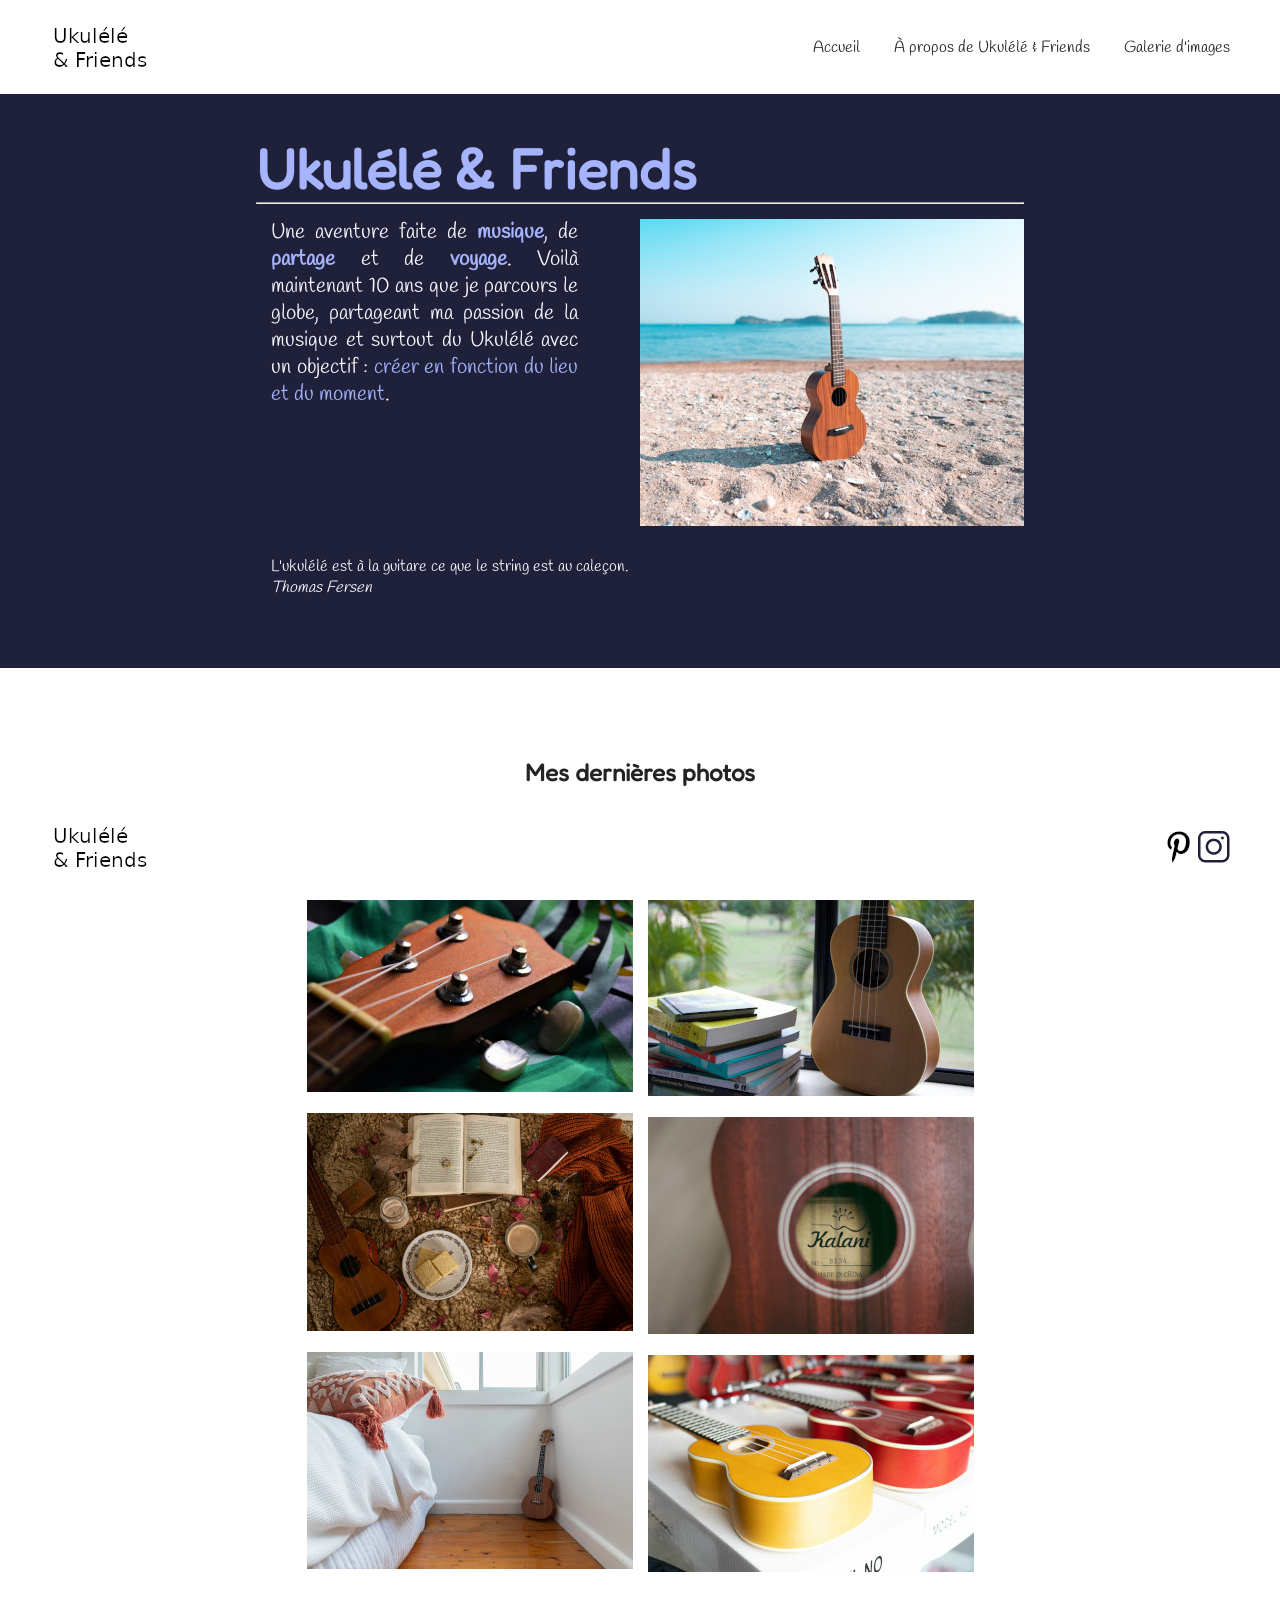
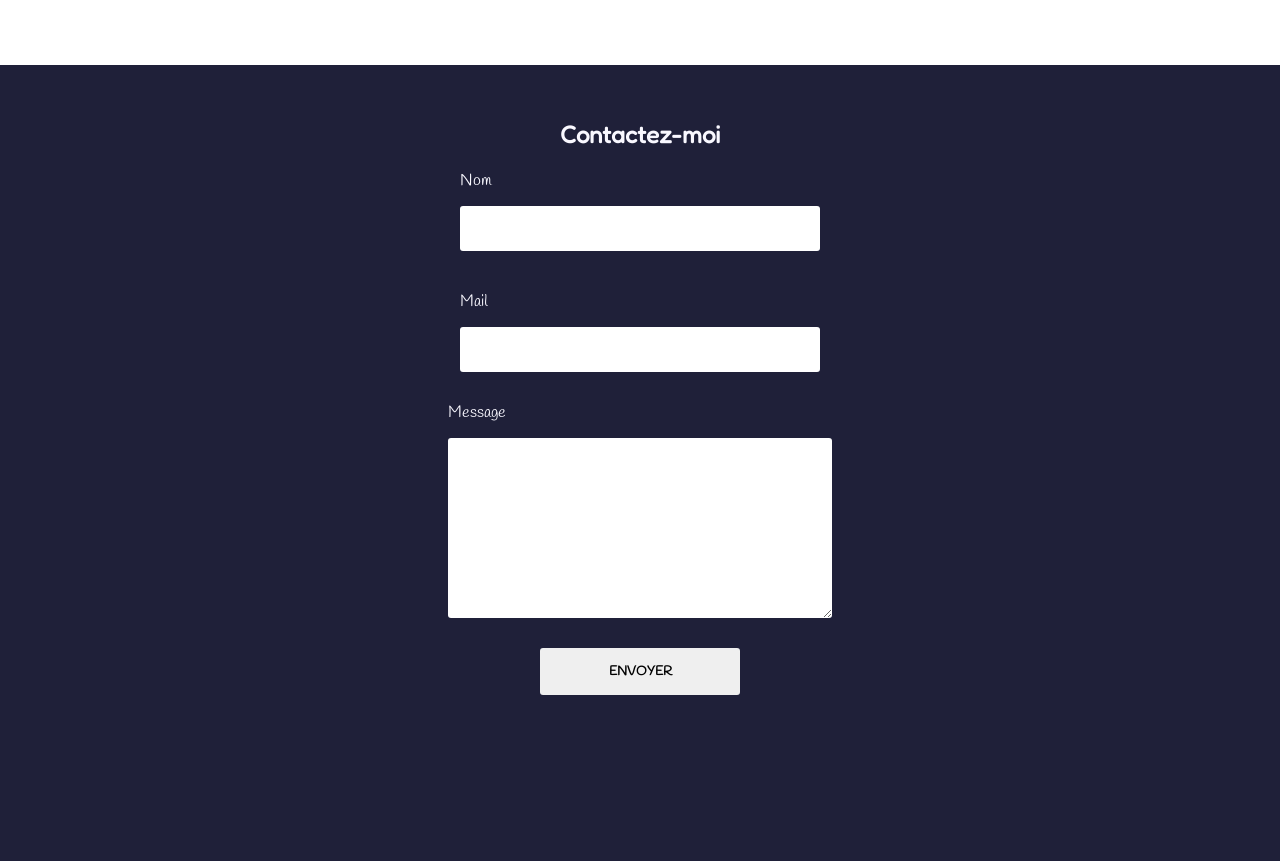
==== index.html @ 92947deb "première version du site web" ====
<!DOCTYPE html>
<html lang="fr">
    <head>
        <meta charset="UTF-8" />
        <title>Accueil – Ukulélé & Friends</title>
        <meta name="author" content="Damien Brulin" />
        <meta name="keywords" content="Ukulélé, voyages, musique" />
        <meta name="viewport" content="width=device-width, initial-scale=1.0">
        <link href="styles/style.css" rel="stylesheet" type="text/css"/>
    </head>
    <body>
        <!--Début de ma page d'accueil-->
        <header>
            <nav>
                <img src="images/logo_ukulele.png" alt="Logo Ukulélé & Friends"/>
                <p>
                    <a href="index.html" title="Lien vers la page d'accueil">Accueil</a>
                    <a href="a_propos.html" title="Lien vers la page À propos">À propos de Ukulélé & Friends</a>
                    <a href="./galerie.html" title="Lien vers la page Galerie d'images">Galerie d'images</a>
                </p>
            </nav>
        </header>
        <main>
            <section class="intro">
                <h1>Ukulélé & Friends</h1>
                <hr />
                <p class="pres">
                    Une aventure faite de <strong>musique</strong>, de <strong>partage</strong> et de <strong>voyage</strong>. Voilà maintenant 10 ans que je parcours le globe, partageant
                    ma passion de la musique et surtout du Ukulélé avec un objectif : <em>créer en fonction
                    du lieu et du moment</em>. 
                </p>
                <img src="images/ukulele_plage.jpg" alt="Un ukulélé sur une plage" />
                <blockquote>
                    <p>
                        L'ukulélé est à la guitare ce que le string est au caleçon.
                    </p>
                    <cite>
                        Thomas Fersen
                    </cite>
                </blockquote>
            </section>
            <section class="photo_accueil">
                <h2>Mes dernières photos</h2>
                <p>
                    <a href="images/accueil/photo1.jpg"><img src="images/accueil/photo1.jpg" alt="Photo 1"/></a>
                    <img src="images/accueil/photo2.jpg" alt="Photo 2"/>
                    <a href="images/accueil/photo3.jpg"><img src="images/accueil/photo3.jpg" alt="Photo 3"/></a>
                    <img src="images/accueil/photo4.jpg" alt="Photo 4"/>
                    <a href="images/accueil/photo5.jpg"><img src="images/accueil/photo5.jpg" alt="Photo 5"/></a>
                    <img src="images/accueil/photo6.jpg" alt="Photo 6"/>
                </p>
            </section>
            <section class="formulaire">
                <h2>Contactez-moi</h2>
                <form method="get" action="#">
                    <fieldset class="identite">
                        <p class="colonne-form">
                            <label for="nom">Nom</label>
                            <input type="text" name="nom" id="nom" />
                        </p>
                        <p class="colonne-form">
                            <label for="mail">Mail</label>
                            <input type="email" name="mail" id="mail" />
                        </p>
                    </fieldset>
                    <label for="message">Message</label>
                    <textarea name="message" id="message" rows="10"></textarea>
                    <input type="submit" value="ENVOYER" />
                </form>
            </section>
        </main>
        <footer>
            <a href="index.html" title="Lien vers la page d'accueil"><img src="images/logo_ukulele.png" alt="Logo Ukulélé & Friends"/></a>
            <p>
                <a href="https://www.pinterest.fr/" title="Lien vers Pinterest" target="_blank"><img src="images/pinterest.png" alt="Logo Pinterest"/></a>
                <a href="https://www.instagram.com/" title="Lien vers Instagram" target="_blank"><img src="images/instagram.png" alt="Logo Instagram"/></a>
            </p>
        </footer>
    </body>
</html>
---- styles/style.css ----
@font-face{
    font-family: Fredoka;
    src: url('../fonts/Fredoka/static/Fredoka-Regular.ttf');
}

@font-face{
    font-family: Handlee;
    src: url('../fonts/Handlee/Handlee-Regular.ttf');
}

html{
    height: 100%;
}

body{
    font-size: 1em;
    background-color: #1F2039;
    color:#F9F8FF;
    min-height:100%;
	position:relative;
	padding-bottom:6em;
    font-family: 'Handlee', sans-serif;
}

*{
    margin: auto 0;
}

header, footer{
    background-color: white;
    padding: 20px 50px 20px 50px;
}

em{
    color: #A5B4FC;
    font-style: normal;
}

strong{
    color: #A5B4FC;
}

h1{
    color: #A5B4FC;
    font-size: 3.5em;
    font-family: 'Fredoka', sans-serif;
}

h2{
    color: #F9F8FF;
    padding: 10px;
    font-family: 'Fredoka', sans-serif;
}

    .photo_accueil{
    background-color: white;
    padding: 80px;
    width: auto;
}

.photo_accueil h2{
    color:#242424;
    text-align: center;
    margin-bottom: 80px;
}

section{
    padding: 40px;
    width: 60%;
    margin: auto;
}

a{
    color:#242424;
    text-decoration: none;
    font-size: 1em;
}

a:hover{
    text-decoration: underline;
}

nav a{
    margin-left: 30px;
}

table{
    color:white;
    text-align: center;
    width: 100%;
    margin-bottom: 15px;
    border-collapse: collapse;
}

caption{
    font-size: 1.3em;
    padding-bottom: 15px;
    font-weight: 700;
}

th,td{
    padding: 15px;
    border: 2px solid #A5B4FC;
}

.apropos{
    font-size: 1.3em;
    text-align: justify;
}

p.apropos{
    padding: 15px;
}

label{
    margin-bottom: 15px;
}

input,textarea{
    padding: 15px;
    border-radius: 3px;
    border:none;
}

input[type="submit"]{
    margin:30px auto;
    width:200px;
    font-weight: 700;
    font-family: 'Handlee', sans-serif;
}

fieldset{
    border: none;
}

.pres{
    float:left;
    padding: 15px;
    width: 40%;
    font-size: 1.3em;
    text-align: justify;
}

.intro img{
    float:right;
    width: 50%;
    margin-bottom: 15px;
    margin-top: 15px;
}

.intro blockquote{
    clear:both;
    padding:15px;
    margin-bottom: 15px;
}

nav,footer{
    display:flex;
    flex-direction: row;
    justify-content: space-between;
    align-content: center;
}

.photo_accueil p{
    width:60%;
    margin:10px auto;
    display:flex;
    flex-direction: row;
    flex-wrap: wrap;
    justify-content: center;
    align-content: center;
    gap:15px;
}

.formulaire h2{
    text-align: center;
    padding: 15px;
}

form{
    display: flex;
    flex-flow: column wrap;
    width: 50%;
    margin: auto;
}

.identite{
    display: flex;
    flex-direction: row;
    flex-wrap: wrap;
    gap: 20px;
}

.colonne-form{
    display:flex;
    flex-direction: column;
    margin-bottom: 20px;
    flex:1;
}

footer{
	position:fixed;
	bottom:0;
	left:0;
	right:0;	
	
}

.titre_galerie{
	width:auto;
    text-align: center;
}

.galerie{
	background-color:white;
	margin-bottom:150px;
}

.galerie h2{
    color:#242424;
	margin-bottom:15px;
    font-size: 3em;
}

.grille-paysages{
	width:80%;
	margin:auto;
    display:grid;
    grid-template-columns:1fr 1fr 1fr;
    grid-template-rows: 300px 300px 300px;
    gap:15px;
}

.grille-portraits{
		width:80%;
	margin:auto;
    display:grid;
    grid-template-columns: 1fr 1fr;
    grid-template-rows: 400px 400px 400px;
    gap:15px;
}

.grille-paysages img,
.grille-portraits img {
  width: 100%;
  height: 100%;
  object-fit: cover;
}

.portrait_vertical{
	grid-row-start:2;
	grid-row-end:4;
}

@media screen and (max-width:996px){
    nav{
        flex-direction: column;
        align-items: center;
        justify-content: center;
    }
    
    nav p{
        display:flex;
        flex-flow: column wrap;
        justify-content: center;
    }
    
    nav p a{
        margin-top: 15px;
    }
    .intro img{
        display:none;
    }
    .pres{
        float:none;
        width: 100%;
    }
    
    .identite{
        flex-direction: column;
    }
    
    .tableau{
        display:none;
    }
    
    .grille-paysages, .grille-portraits{
  
    grid-template-columns:1fr;
        grid-template-rows: auto;
    }
    
    
    
    .portrait_vertical{
	grid-row:auto;
    }
}
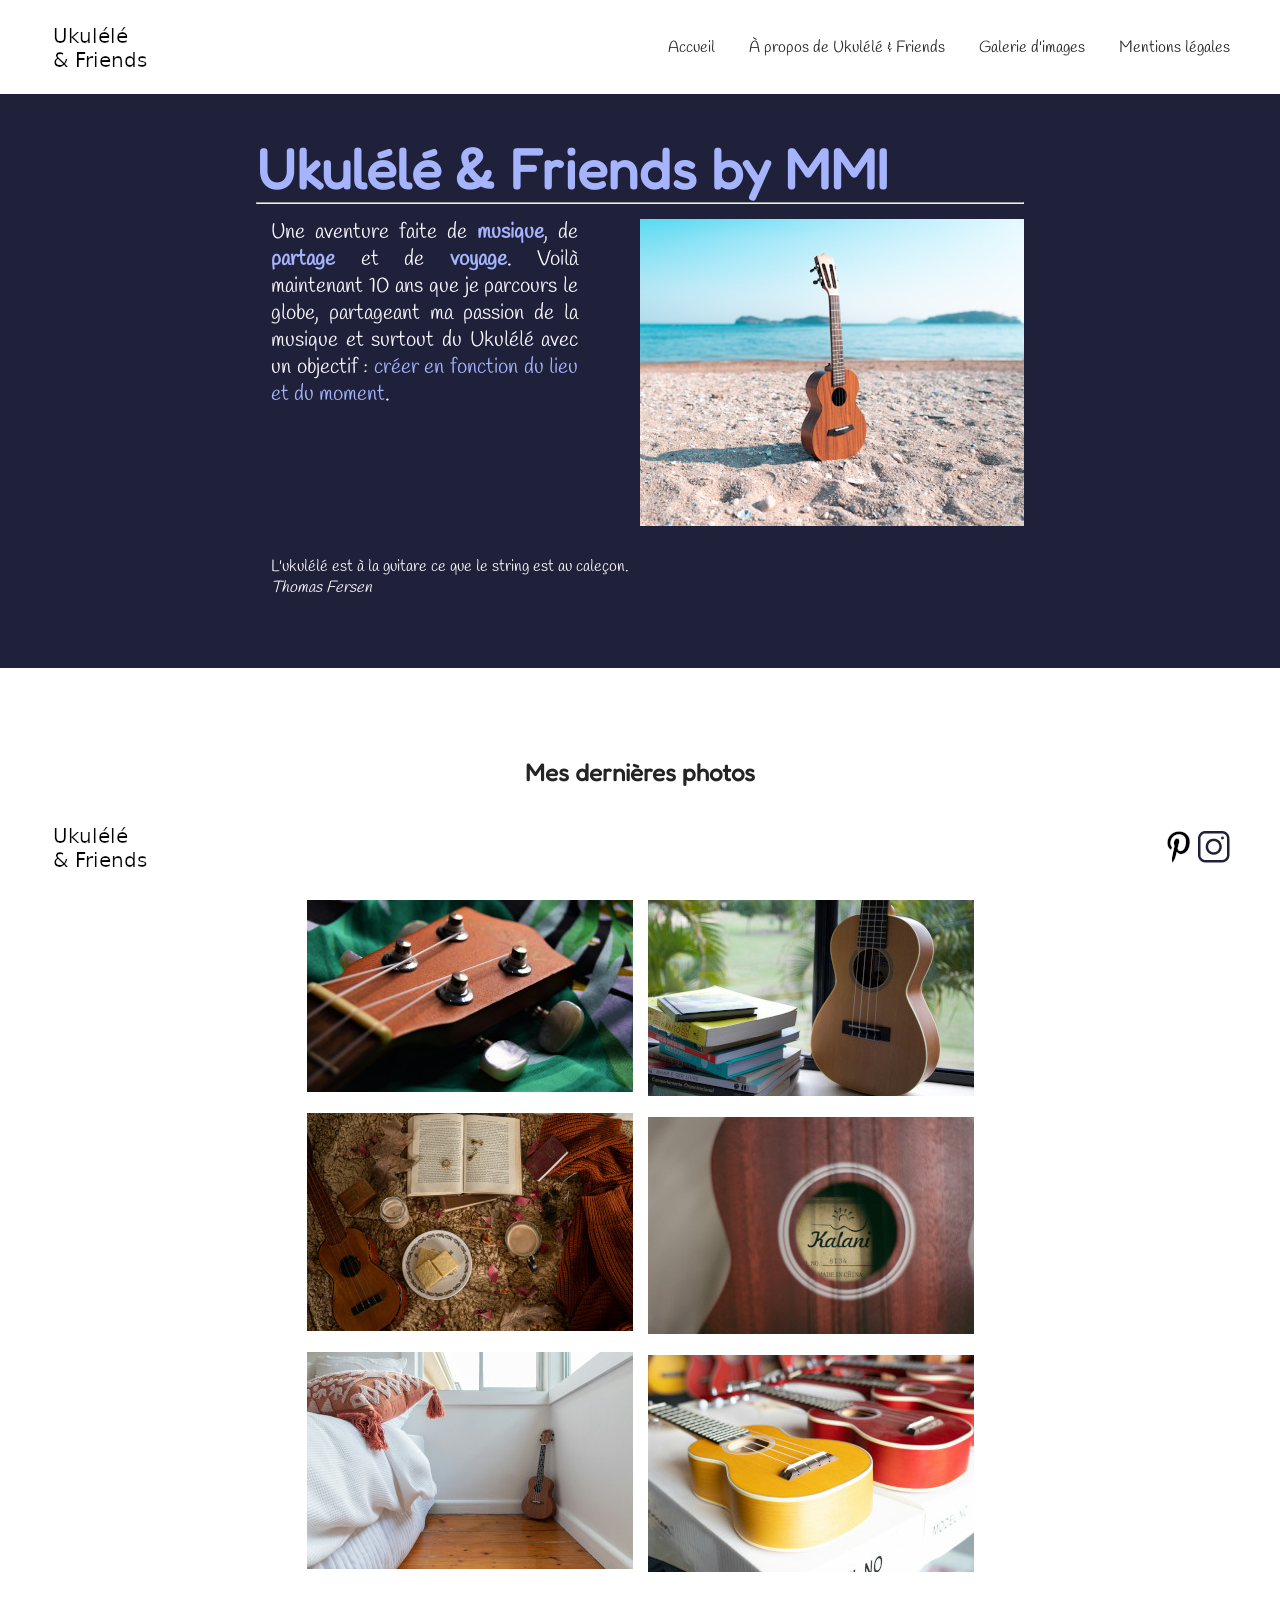
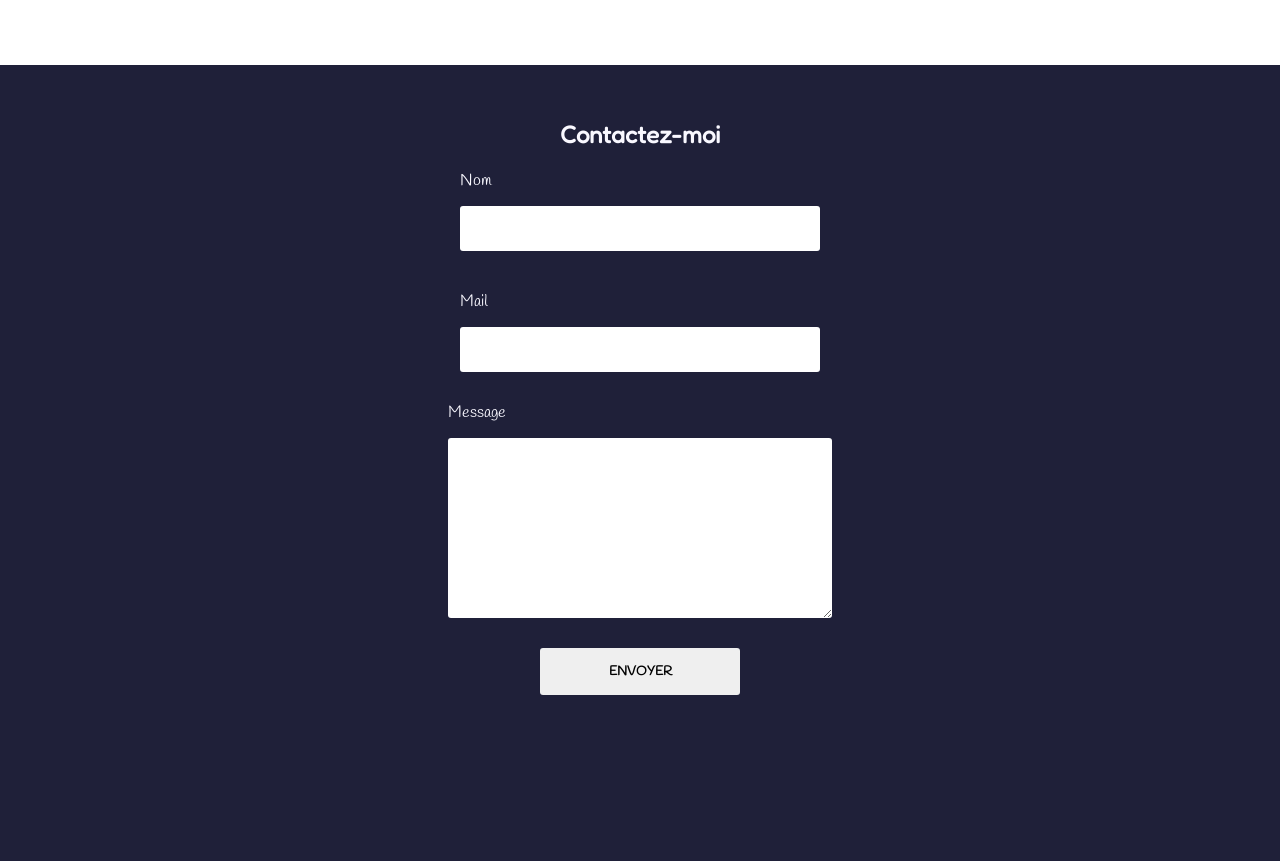
==== commit 4a0aa810: "Ajout de l'hyperlien vers les mentions légales" ====
--- a/index.html
+++ b/index.html
@@ -17,12 +17,13 @@
                     <a href="index.html" title="Lien vers la page d'accueil">Accueil</a>
                     <a href="a_propos.html" title="Lien vers la page À propos">À propos de Ukulélé & Friends</a>
                     <a href="./galerie.html" title="Lien vers la page Galerie d'images">Galerie d'images</a>
+                    <a href="./mentions.html" title="Lien vers la page Mentions Légales">Mentions légales</a>
                 </p>
             </nav>
         </header>
         <main>
             <section class="intro">
-                <h1>Ukulélé & Friends</h1>
+                <h1>Ukulélé & Friends by MMI</h1>
                 <hr />
                 <p class="pres">
                     Une aventure faite de <strong>musique</strong>, de <strong>partage</strong> et de <strong>voyage</strong>. Voilà maintenant 10 ans que je parcours le globe, partageant
